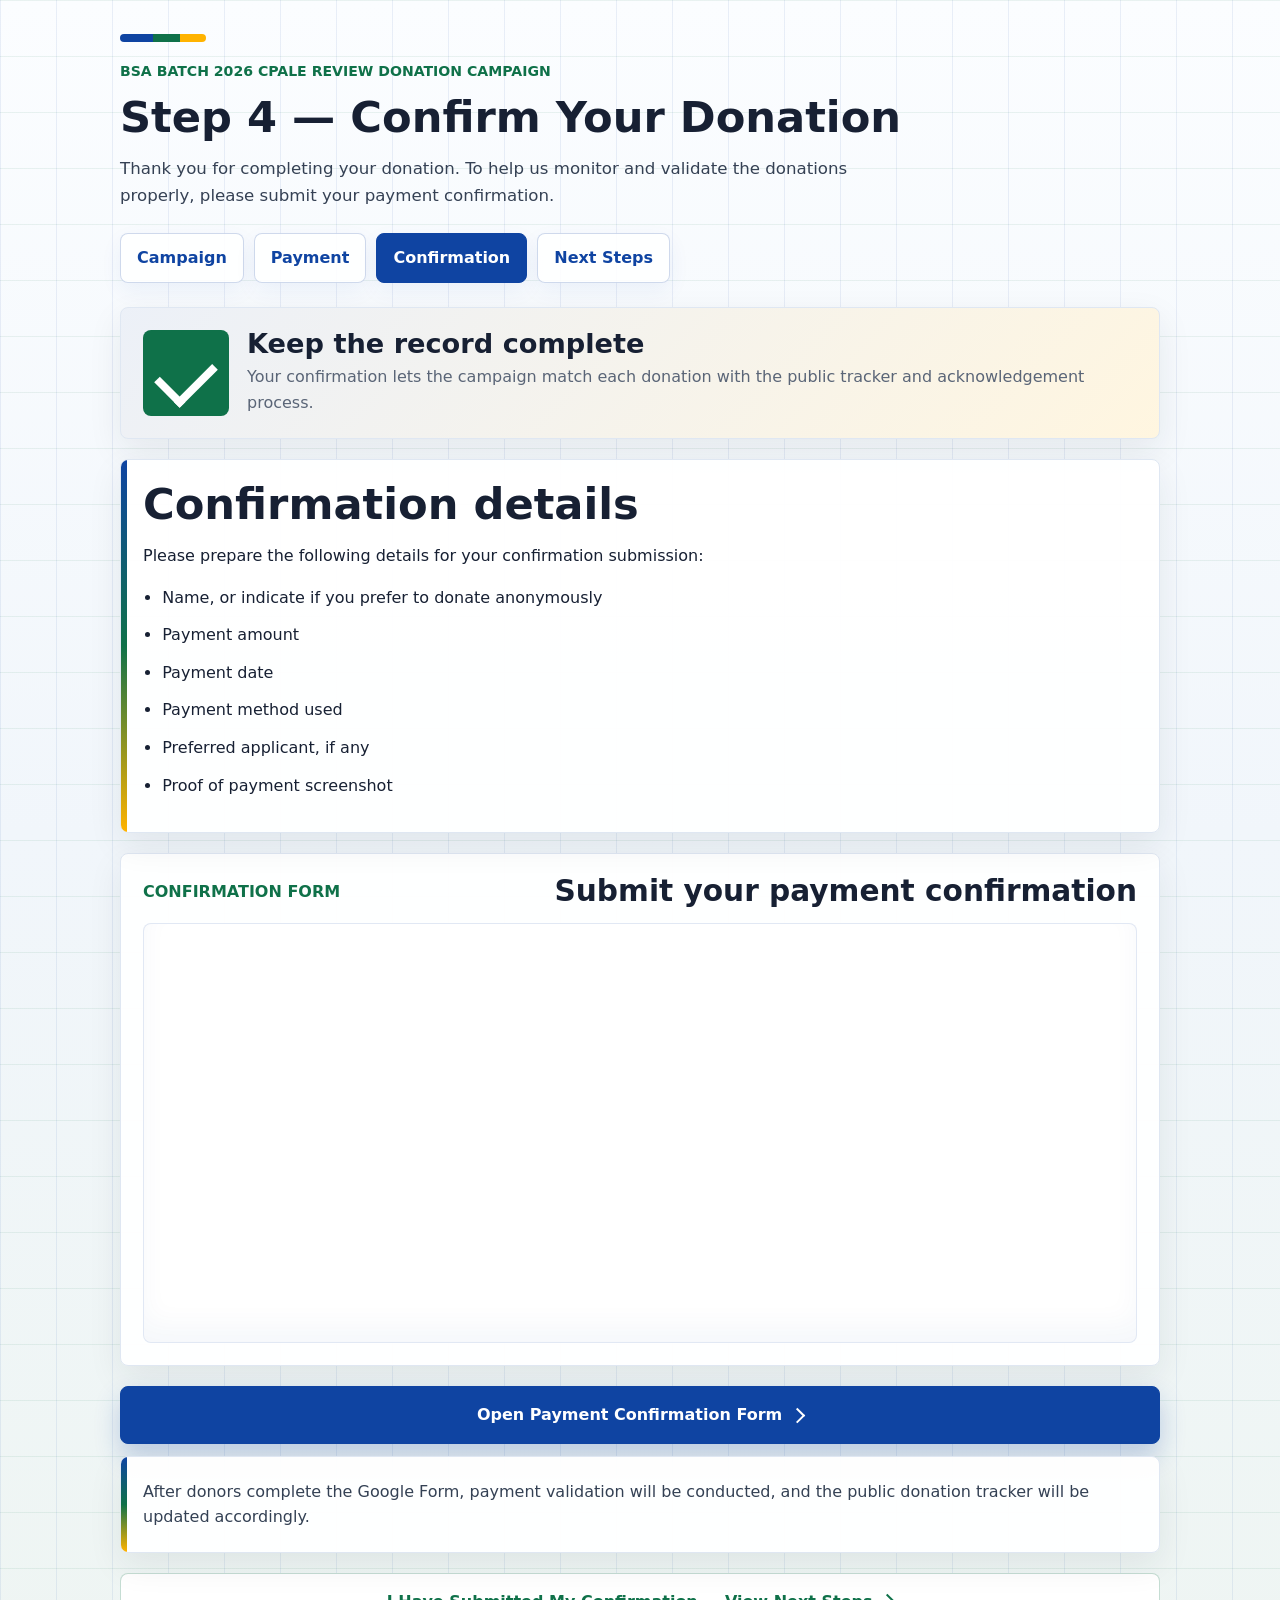
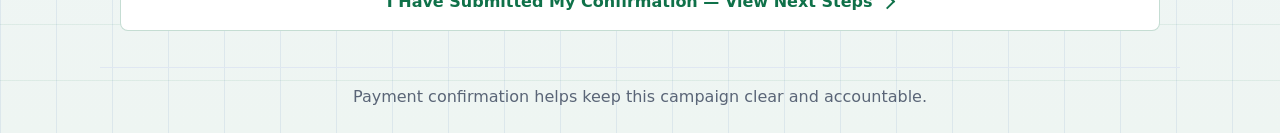
==== confirmation.html @ f46a7920 "major updates" ====
<!DOCTYPE html>
<html lang="en">
<head>
  <meta charset="UTF-8" />
  <meta name="viewport" content="width=device-width, initial-scale=1.0" />
  <title>BSA Batch 2026 CPALE Review Donation Campaign - Confirmation</title>
  <link rel="stylesheet" href="styles.css" />
</head>
<body>
  <header class="page-header">
    <div class="page-brand">
      <p class="eyebrow">BSA Batch 2026 CPALE Review Donation Campaign</p>
      <h1>Step 4 — Confirm Your Donation</h1>
      <p class="lead">Thank you for completing your donation. To help us monitor and validate the donations properly, please submit your payment confirmation.</p>
    </div>
    <nav class="page-nav" aria-label="Primary site navigation">
      <a href="index.html">Campaign</a>
      <a href="payment.html">Payment</a>
      <a href="confirmation.html" class="active">Confirmation</a>
      <a href="next-steps.html">Next Steps</a>
    </nav>
  </header>

  <main class="page-content">
    <section class="confirmation-visual" aria-label="Confirmation checklist">
      <div class="confirmation-visual__mark" aria-hidden="true"></div>
      <div>
        <h2>Keep the record complete</h2>
        <p>Your confirmation lets the campaign match each donation with the public tracker and acknowledgement process.</p>
      </div>
    </section>

    <section class="info-card">
      <h2>Confirmation details</h2>
      <p>Please prepare the following details for your confirmation submission:</p>
      <ul>
        <li>Name, or indicate if you prefer to donate anonymously</li>
        <li>Payment amount</li>
        <li>Payment date</li>
        <li>Payment method used</li>
        <li>Preferred applicant, if any</li>
        <li>Proof of payment screenshot</li>
      </ul>
    </section>

    <section class="form-embed-card">
      <div class="section-header">
        <span class="step-label">Confirmation form</span>
        <h2>Submit your payment confirmation</h2>
      </div>
      <div class="google-form-frame">
        <iframe
          src="https://docs.google.com/forms/d/e/1FAIpQLSeN3o8dGxbovDqVjEJQO0Gx2xRHfk-pM9S73OvbsvzzGCF-yg/viewform?embedded=true"
          title="BSA Batch 2026 donation confirmation form"
          loading="lazy">
          Loading...
        </iframe>
      </div>
    </section>

    <div class="button-group">
      <a class="primary-button" href="https://docs.google.com/forms/d/e/1FAIpQLSeN3o8dGxbovDqVjEJQO0Gx2xRHfk-pM9S73OvbsvzzGCF-yg/viewform?usp=dialog" target="_blank" rel="noopener noreferrer">Open Payment Confirmation Form</a>
    </div>

    <section class="note-card">
      <p>After donors complete the Google Form, payment validation will be conducted, and the public donation tracker will be updated accordingly.</p>
    </section>

    <div class="button-group">
      <a class="secondary-button" href="next-steps.html">I Have Submitted My Confirmation — View Next Steps</a>
    </div>
  </main>

  <footer class="site-footer">
    <p>Payment confirmation helps keep this campaign clear and accountable.</p>
  </footer>
  <script src="script.js"></script>
</body>
</html>
---- styles.css ----
:root {
  color-scheme: light;
  font-family: Inter, system-ui, -apple-system, BlinkMacSystemFont, "Segoe UI", sans-serif;
  font-size: 16px;
  line-height: 1.6;
  color: #172033;
  background: #f5f8fc;
  --blue: #0f44a2;
  --green: #0f7149;
  --gold: #ffb300;
  --ink: #172033;
  --muted: #5a6577;
  --line: #dfe7f2;
  --surface: #ffffff;
  --shadow: 0 18px 42px rgba(15, 68, 162, 0.12);
}

* {
  box-sizing: border-box;
}

body {
  margin: 0;
  min-height: 100vh;
  background:
    linear-gradient(90deg, rgba(15, 68, 162, 0.08) 1px, transparent 1px),
    linear-gradient(180deg, rgba(15, 113, 73, 0.08) 1px, transparent 1px),
    linear-gradient(180deg, #fbfdff 0%, #f1f6fb 48%, #eef5f2 100%);
  background-size: 56px 56px, 56px 56px, auto;
}

img {
  max-width: 100%;
  display: block;
}

a {
  color: inherit;
  text-decoration: none;
}

.page-header,
.page-content,
.site-footer {
  width: min(100%, 1080px);
  margin: 0 auto;
  padding: 24px 20px;
}

.page-header {
  padding-top: 34px;
}

.page-brand {
  position: relative;
  max-width: 920px;
}

.page-brand::before {
  content: "";
  display: block;
  width: 86px;
  height: 8px;
  margin-bottom: 18px;
  border-radius: 999px;
  background: linear-gradient(90deg, var(--blue) 0%, var(--blue) 38%, var(--green) 38%, var(--green) 70%, var(--gold) 70%, var(--gold) 100%);
}

.eyebrow {
  margin: 0 0 12px;
  color: var(--green);
  font-size: 0.88rem;
  font-weight: 800;
  letter-spacing: 0;
  text-transform: uppercase;
}

.page-header h1,
.page-content h2 {
  margin: 0 0 16px;
  color: var(--ink);
  font-size: 2.7rem;
  line-height: 1.05;
}

.lead {
  margin: 0;
  color: #354154;
  max-width: 760px;
  font-size: 1.04rem;
}

.hero-graphic {
  position: relative;
  min-height: 248px;
  margin-top: 28px;
  border: 1px solid rgba(15, 68, 162, 0.16);
  border-radius: 8px;
  background:
    linear-gradient(135deg, rgba(15, 68, 162, 0.08), rgba(15, 113, 73, 0.09)),
    #ffffff;
  overflow: hidden;
  box-shadow: var(--shadow);
}

.campaign-graphic {
  display: grid;
  grid-template-columns: minmax(0, 1fr);
  align-items: stretch;
}

.campaign-graphic__art {
  width: 100%;
  height: 100%;
  min-height: 248px;
}

.campaign-graphic__path {
  fill: none;
  stroke: rgba(255, 179, 0, 0.72);
  stroke-width: 16;
  stroke-linecap: round;
  stroke-dasharray: 3 28;
}

.campaign-graphic__paper rect:first-child,
.campaign-graphic__student rect,
.campaign-graphic__fund rect:first-child {
  fill: #ffffff;
  stroke: rgba(15, 68, 162, 0.18);
  stroke-width: 3;
}

.campaign-graphic__paper path,
.campaign-graphic__fund path {
  fill: none;
  stroke: var(--blue);
  stroke-width: 10;
  stroke-linecap: round;
  opacity: 0.58;
}

.campaign-graphic__paper rect:last-child,
.campaign-graphic__fund rect:last-child {
  fill: var(--gold);
}

.campaign-graphic__student rect {
  fill: #f8fbff;
}

.campaign-graphic__cap {
  fill: var(--blue);
}

.campaign-graphic__gown {
  fill: none;
  stroke: var(--green);
  stroke-width: 12;
  stroke-linecap: round;
}

.campaign-graphic__student circle {
  fill: #dce9ff;
  stroke: #ffffff;
  stroke-width: 8;
}

.campaign-graphic__book {
  fill: none;
  stroke: var(--gold);
  stroke-width: 16;
  stroke-linecap: round;
}

.campaign-graphic__badge circle {
  fill: var(--green);
  stroke: #ffffff;
  stroke-width: 8;
}

.campaign-graphic__badge path {
  fill: none;
  stroke: #ffffff;
  stroke-width: 11;
  stroke-linecap: round;
  stroke-linejoin: round;
}

.campaign-graphic__fund rect:first-child {
  fill: #f9fff9;
}

.campaign-graphic__stats {
  position: absolute;
  right: 22px;
  bottom: 22px;
  width: min(250px, calc(100% - 44px));
  padding: 18px;
  border: 1px solid rgba(15, 68, 162, 0.14);
  border-radius: 8px;
  background: rgba(255, 255, 255, 0.93);
  box-shadow: 0 16px 32px rgba(23, 32, 51, 0.12);
}

.panel-label {
  display: block;
  color: var(--green);
  font-size: 0.75rem;
  font-weight: 800;
  letter-spacing: 0;
  text-transform: uppercase;
}

.campaign-graphic__stats strong {
  display: block;
  margin-top: 4px;
  color: var(--blue);
  font-size: 1.8rem;
  line-height: 1.1;
}

.campaign-graphic__stats small {
  display: block;
  margin-top: 2px;
  color: var(--muted);
}

.page-nav {
  display: flex;
  flex-wrap: wrap;
  gap: 10px;
  margin-top: 24px;
}

.page-nav a {
  padding: 11px 16px;
  border: 1px solid rgba(15, 68, 162, 0.2);
  border-radius: 8px;
  background: rgba(255, 255, 255, 0.86);
  color: var(--blue);
  font-weight: 800;
  box-shadow: 0 8px 22px rgba(15, 68, 162, 0.06);
}

.page-nav a.active,
.page-nav a:hover {
  background: var(--blue);
  color: #ffffff;
  border-color: var(--blue);
}

.page-content {
  padding-bottom: 24px;
}

.info-card,
.note-card,
.section-card,
.qr-card,
.contact-card,
.applicant-card,
.impact-tile,
.confirmation-visual,
.form-embed-card,
.sheet-embed-card {
  background: rgba(255, 255, 255, 0.96);
  border: 1px solid var(--line);
  border-radius: 8px;
  box-shadow: 0 12px 34px rgba(23, 32, 51, 0.08);
  padding: 22px;
  margin-bottom: 20px;
}

.info-card,
.section-card,
.note-card {
  position: relative;
  overflow: hidden;
}

.info-card::before,
.section-card::before,
.note-card::before {
  content: "";
  position: absolute;
  inset: 0 auto 0 0;
  width: 6px;
  background: linear-gradient(180deg, var(--blue), var(--green), var(--gold));
}

.info-card > *,
.section-card > *,
.note-card > * {
  position: relative;
}

.info-card h2,
.faq-section h2 {
  margin-top: 0;
}

.info-card ol,
.info-card ul,
.faq-answer {
  margin: 0;
  padding-left: 1.2rem;
}

.info-card li {
  margin-bottom: 0.75rem;
}

.impact-strip,
.card-grid,
.qr-grid,
.contact-grid,
.applicant-grid {
  display: grid;
  gap: 18px;
}

.impact-strip {
  grid-template-columns: 1fr;
  margin-bottom: 20px;
}

.impact-tile {
  position: relative;
  min-height: 180px;
  margin-bottom: 0;
  overflow: hidden;
}

.impact-tile::after {
  content: "";
  position: absolute;
  right: -28px;
  bottom: -28px;
  width: 126px;
  height: 126px;
  background:
    linear-gradient(90deg, currentColor 3px, transparent 3px),
    linear-gradient(180deg, currentColor 3px, transparent 3px);
  background-size: 22px 22px;
  opacity: 0.12;
  transform: rotate(-8deg);
}

.impact-tile h2 {
  margin-bottom: 8px;
  font-size: 1.24rem;
}

.impact-tile p {
  margin: 0;
  color: var(--muted);
}

.impact-tile--blue {
  color: var(--blue);
}

.impact-tile--green {
  color: var(--green);
}

.impact-tile--gold {
  color: #9f6f00;
}

.impact-icon {
  display: inline-flex;
  width: 54px;
  height: 54px;
  align-items: center;
  justify-content: center;
  margin-bottom: 18px;
  border: 2px solid currentColor;
  border-radius: 8px;
  color: currentColor;
  font-weight: 900;
}

.applicant-grid {
  grid-template-columns: 1fr;
}

.qr-grid,
.contact-grid {
  grid-template-columns: 1fr;
}

.qr-card.large-card {
  text-align: center;
}

.qr-card,
.contact-card,
.applicant-card {
  position: relative;
}

.qr-card::before,
.contact-card::before,
.applicant-card::before {
  content: "";
  display: block;
  width: 54px;
  height: 6px;
  margin-bottom: 16px;
  border-radius: 999px;
  background: linear-gradient(90deg, var(--blue), var(--green), var(--gold));
}

.qr-card img {
  width: 100%;
  max-height: 340px;
  margin-bottom: 16px;
  border: 1px solid rgba(15, 68, 162, 0.12);
  border-radius: 8px;
  background:
    linear-gradient(90deg, rgba(15, 68, 162, 0.08) 1px, transparent 1px),
    linear-gradient(180deg, rgba(15, 113, 73, 0.08) 1px, transparent 1px),
    #f8fbff;
  background-size: 18px 18px;
  object-fit: contain;
}

.applicant-card {
  border-top: 4px solid var(--blue);
}

.applicant-card:nth-child(3n + 2) {
  border-top-color: var(--green);
}

.applicant-card:nth-child(3n) {
  border-top-color: var(--gold);
}

.applicant-card h3,
.contact-card h3,
.qr-card h3 {
  margin: 0 0 10px;
  color: var(--ink);
  font-size: 1.15rem;
}

.applicant-card p,
.contact-card p,
.qr-card p,
.note-card p,
.faq-answer {
  margin: 0;
  color: #344154;
  font-size: 1rem;
}

.applicant-carousel {
  margin-top: 18px;
}

.applicant-carousel__viewport {
  position: relative;
  min-height: 310px;
  padding: 24px;
  border: 1px solid rgba(15, 68, 162, 0.14);
  border-radius: 8px;
  background:
    linear-gradient(135deg, rgba(15, 68, 162, 0.08), rgba(15, 113, 73, 0.06)),
    #ffffff;
  overflow: hidden;
}

.applicant-carousel__viewport::after {
  content: "";
  position: absolute;
  right: -40px;
  bottom: -42px;
  width: 150px;
  height: 150px;
  background:
    linear-gradient(90deg, rgba(15, 68, 162, 0.18) 3px, transparent 3px),
    linear-gradient(180deg, rgba(15, 113, 73, 0.18) 3px, transparent 3px);
  background-size: 24px 24px;
  transform: rotate(-8deg);
}

.applicant-carousel__track {
  display: block;
  position: relative;
  z-index: 1;
}

.applicant-carousel .applicant-card {
  display: none;
  min-height: 250px;
  margin: 0;
  padding: 0 0 0 24px;
  border: 0;
  border-left: 4px solid var(--blue);
  background: transparent;
  box-shadow: none;
}

.applicant-carousel .applicant-card.is-active {
  display: block;
  animation: applicantFade 0.2s ease;
}

.applicant-carousel .applicant-card:nth-child(3n + 2) {
  border-left-color: var(--green);
}

.applicant-carousel .applicant-card:nth-child(3n) {
  border-left-color: var(--gold);
}

.applicant-carousel .applicant-card::before {
  width: 78px;
  height: 8px;
  margin-bottom: 18px;
}

.applicant-carousel .applicant-card h3 {
  margin-bottom: 14px;
  font-size: 1.55rem;
}

.applicant-carousel .applicant-card p {
  max-width: 830px;
  color: #2e3a4d;
  font-size: 1.04rem;
  line-height: 1.75;
}

.applicant-carousel__controls {
  display: flex;
  align-items: center;
  justify-content: space-between;
  gap: 14px;
  margin-top: 16px;
}

.carousel-button {
  position: relative;
  width: 48px;
  height: 48px;
  flex: 0 0 48px;
  border: 1px solid rgba(15, 68, 162, 0.2);
  border-radius: 8px;
  background: #ffffff;
  color: var(--blue);
  cursor: pointer;
  box-shadow: 0 10px 22px rgba(15, 68, 162, 0.1);
}

.carousel-button::before {
  content: "";
  position: absolute;
  top: 17px;
  left: 18px;
  width: 11px;
  height: 11px;
  border-top: 3px solid currentColor;
  border-right: 3px solid currentColor;
}

.carousel-button--prev::before {
  transform: rotate(-135deg);
}

.carousel-button--next::before {
  left: 15px;
  transform: rotate(45deg);
}

.carousel-button:hover,
.carousel-button:focus-visible {
  background: var(--blue);
  color: #ffffff;
}

.carousel-button:focus-visible,
.carousel-dot:focus-visible {
  outline: 3px solid rgba(255, 179, 0, 0.55);
  outline-offset: 3px;
}

.carousel-status {
  margin: 0;
  color: var(--blue);
  font-weight: 900;
}

.carousel-dots {
  display: flex;
  justify-content: center;
  gap: 8px;
  margin-top: 14px;
}

.carousel-dot {
  width: 34px;
  height: 7px;
  padding: 0;
  border: 0;
  border-radius: 999px;
  background: rgba(15, 68, 162, 0.22);
  cursor: pointer;
}

.carousel-dot.is-active {
  width: 46px;
  background: linear-gradient(90deg, var(--blue), var(--green), var(--gold));
}

@keyframes applicantFade {
  from {
    opacity: 0;
    transform: translateY(8px);
  }

  to {
    opacity: 1;
    transform: translateY(0);
  }
}

.section-header {
  display: flex;
  justify-content: space-between;
  align-items: baseline;
  flex-wrap: wrap;
  gap: 14px;
}

.section-header h2 {
  margin-bottom: 0;
}

.step-label {
  color: var(--green);
  font-weight: 900;
  letter-spacing: 0;
  text-transform: uppercase;
}

.mission-graphic {
  display: grid;
  grid-template-columns: repeat(3, 1fr);
  gap: 10px;
  margin: 18px 0;
}

.mission-graphic span {
  min-height: 82px;
  border-radius: 8px;
  background:
    linear-gradient(135deg, rgba(255, 255, 255, 0.18), transparent 52%),
    var(--blue);
}

.mission-graphic span:nth-child(2) {
  background:
    linear-gradient(135deg, rgba(255, 255, 255, 0.18), transparent 52%),
    var(--green);
}

.mission-graphic span:nth-child(3) {
  background:
    linear-gradient(135deg, rgba(255, 255, 255, 0.22), transparent 52%),
    var(--gold);
}

.mission-graphic span::before {
  content: "";
  display: block;
  width: 46px;
  height: 46px;
  margin: 18px auto;
  border: 4px solid rgba(255, 255, 255, 0.76);
  border-radius: 8px;
  transform: rotate(45deg);
}

.button-group {
  display: flex;
  flex-direction: column;
  gap: 14px;
  margin: 10px 0 12px;
}

.donation-summary {
  background:
    linear-gradient(135deg, rgba(15, 68, 162, 0.08), rgba(15, 113, 73, 0.08)),
    #ffffff;
}

.summary-highlight {
  display: flex;
  justify-content: space-between;
  align-items: center;
  gap: 16px;
  padding: 16px 18px;
  margin: 16px 0 18px;
  border: 1px solid rgba(15, 68, 162, 0.12);
  border-radius: 8px;
  background: rgba(255, 255, 255, 0.96);
}

.summary-label {
  margin: 0 0 4px;
  color: var(--muted);
  font-size: 0.84rem;
  font-weight: 800;
  text-transform: uppercase;
  letter-spacing: 0;
}

.summary-highlight h3 {
  margin: 0;
  color: var(--blue);
  font-size: 1.75rem;
}

.summary-pill {
  display: inline-flex;
  align-items: center;
  justify-content: center;
  padding: 8px 12px;
  border-radius: 999px;
  background: var(--gold);
  color: #2f2300;
  font-weight: 900;
  white-space: nowrap;
}

.summary-chart {
  display: grid;
  gap: 12px;
}

.summary-row {
  display: grid;
  grid-template-columns: 70px 1fr 90px;
  align-items: center;
  gap: 10px;
  color: #344154;
  font-size: 0.95rem;
}

.summary-row span {
  font-weight: 700;
}

.bar-track {
  width: 100%;
  height: 12px;
  border-radius: 999px;
  background: rgba(15, 68, 162, 0.12);
  overflow: hidden;
}

.bar-fill {
  display: block;
  height: 100%;
  border-radius: inherit;
}

.bar-fill--blue {
  background: linear-gradient(90deg, var(--blue), #2d6ed1);
}

.bar-fill--green {
  background: linear-gradient(90deg, var(--green), #22a06d);
}

.bar-fill--gold {
  background: linear-gradient(90deg, var(--gold), #ffd15c);
}

.flow-graphic,
.timeline-visual {
  display: grid;
  grid-template-columns: 1fr;
  gap: 14px;
  margin-bottom: 20px;
}

.flow-graphic article,
.timeline-visual article {
  position: relative;
  padding: 18px;
  border: 1px solid rgba(15, 68, 162, 0.12);
  border-radius: 8px;
  background: #ffffff;
  box-shadow: 0 12px 30px rgba(23, 32, 51, 0.07);
}

.flow-graphic strong,
.timeline-visual strong {
  display: block;
  color: var(--ink);
  font-size: 1.12rem;
}

.flow-graphic p,
.timeline-visual p,
.confirmation-visual p {
  margin: 4px 0 0;
  color: var(--muted);
}

.flow-icon {
  display: block;
  width: 42px;
  height: 42px;
  margin-bottom: 12px;
  border-radius: 8px;
  background: var(--blue);
  box-shadow: inset 0 0 0 10px rgba(255, 255, 255, 0.24);
}

.flow-icon--green {
  background: var(--green);
}

.flow-icon--gold {
  background: var(--gold);
}

.timeline-visual article {
  padding-left: 72px;
}

.timeline-visual span {
  position: absolute;
  left: 18px;
  top: 18px;
  display: inline-flex;
  width: 38px;
  height: 38px;
  align-items: center;
  justify-content: center;
  border-radius: 8px;
  background: var(--blue);
  color: #ffffff;
  font-weight: 900;
}

.timeline-visual article:nth-child(2) span {
  background: var(--green);
}

.timeline-visual article:nth-child(3) span {
  background: var(--gold);
  color: #2f2300;
}

.confirmation-visual {
  display: grid;
  grid-template-columns: auto minmax(0, 1fr);
  align-items: center;
  gap: 18px;
  background:
    linear-gradient(135deg, rgba(15, 68, 162, 0.08), rgba(255, 179, 0, 0.12)),
    #ffffff;
}

.confirmation-visual h2 {
  margin-bottom: 6px;
  font-size: 1.7rem;
}

.confirmation-visual__mark {
  width: 86px;
  height: 86px;
  border-radius: 8px;
  background: var(--green);
  position: relative;
}

.confirmation-visual__mark::before {
  content: "";
  position: absolute;
  left: 25px;
  top: 19px;
  width: 28px;
  height: 46px;
  border: solid #ffffff;
  border-width: 0 8px 8px 0;
  transform: rotate(45deg);
}

.form-embed-card {
  overflow: hidden;
}

.form-embed-card .section-header {
  align-items: center;
  margin-bottom: 16px;
}

.form-embed-card h2 {
  font-size: 1.85rem;
}

.google-form-frame {
  height: clamp(360px, 48vh, 420px);
  max-height: 420px;
  border: 1px solid rgba(15, 68, 162, 0.12);
  border-radius: 8px;
  background: #ffffff;
  overflow: hidden;
  box-shadow: inset 0 -18px 26px rgba(15, 68, 162, 0.04);
}

.google-form-frame iframe {
  width: 100%;
  height: 100%;
  border: 0;
}

.sheet-embed-card {
  overflow: hidden;
}

.sheet-embed-card .section-header {
  align-items: center;
  margin-bottom: 16px;
}

.sheet-embed-card h2 {
  font-size: 1.85rem;
}

.sheet-frame {
  height: clamp(360px, 52vh, 520px);
  border: 1px solid rgba(15, 68, 162, 0.12);
  border-radius: 8px;
  background: #ffffff;
  overflow: hidden;
}

.sheet-frame iframe {
  width: 100%;
  height: 100%;
  border: 0;
}

.primary-button,
.secondary-button {
  display: inline-flex;
  align-items: center;
  justify-content: center;
  min-height: 52px;
  padding: 15px 20px;
  border-radius: 8px;
  font-weight: 900;
  text-align: center;
  transition: transform 0.18s ease, box-shadow 0.18s ease, background-color 0.18s ease;
}

.primary-button::after,
.secondary-button::after {
  content: "";
  width: 0.55rem;
  height: 0.55rem;
  margin-left: 10px;
  border-top: 2px solid currentColor;
  border-right: 2px solid currentColor;
  transform: rotate(45deg);
  flex: 0 0 auto;
}

.primary-button {
  border: 1px solid var(--blue);
  background: var(--blue);
  color: #ffffff;
  box-shadow: 0 12px 26px rgba(15, 68, 162, 0.24);
}

.secondary-button {
  border: 1px solid rgba(15, 113, 73, 0.24);
  background: #ffffff;
  color: var(--green);
}

.primary-button:hover,
.secondary-button:hover {
  transform: translateY(-1px);
}

.primary-button:hover {
  background: #0b377f;
}

.secondary-button:hover {
  background: rgba(15, 113, 73, 0.08);
}

.site-footer {
  padding-top: 16px;
  border-top: 1px solid var(--line);
  color: var(--muted);
  text-align: center;
}

.faq-section {
  margin-top: 10px;
}

.faq-item {
  margin-bottom: 12px;
  border: 1px solid var(--line);
  border-radius: 8px;
  background: #ffffff;
  box-shadow: 0 10px 26px rgba(23, 32, 51, 0.07);
}

.faq-item button {
  width: 100%;
  padding: 18px 20px;
  border: none;
  border-radius: 8px;
  background:
    linear-gradient(90deg, rgba(15, 68, 162, 0.08), rgba(15, 113, 73, 0.06)),
    #ffffff;
  color: var(--ink);
  font-size: 1rem;
  font-weight: 800;
  text-align: left;
  cursor: pointer;
}

.faq-item button:focus {
  outline: 3px solid rgba(255, 179, 0, 0.55);
  outline-offset: 2px;
}

.faq-answer {
  max-height: 0;
  overflow: hidden;
  padding: 0 20px;
  transition: max-height 0.28s ease-in-out, padding 0.28s ease-in-out;
}

.faq-item.open .faq-answer {
  max-height: 420px;
  padding: 14px 20px 20px;
}

footer.site-footer p {
  margin: 0;
}

@media (max-width: 560px) {
  .page-header h1,
  .page-content h2 {
    font-size: 2rem;
  }

  .campaign-graphic__stats {
    position: relative;
    right: auto;
    bottom: auto;
    width: auto;
    margin: 0 16px 16px;
  }

  .hero-graphic {
    min-height: auto;
  }

  .campaign-graphic__art {
    min-height: 190px;
  }

  .summary-row {
    grid-template-columns: 1fr;
    gap: 6px;
  }

  .applicant-carousel__viewport {
    min-height: auto;
    padding: 18px;
  }

  .applicant-carousel .applicant-card {
    min-height: auto;
    padding-left: 0;
    border-left: 0;
  }

  .applicant-carousel .applicant-card h3 {
    font-size: 1.35rem;
  }

  .applicant-carousel__controls {
    gap: 10px;
  }

  .carousel-button {
    width: 44px;
    height: 44px;
    flex-basis: 44px;
  }

  .google-form-frame {
    height: 360px;
    max-height: 360px;
  }

  .sheet-frame {
    height: 360px;
  }

  .confirmation-visual {
    grid-template-columns: 1fr;
  }

  .confirmation-visual__mark {
    width: 68px;
    height: 68px;
    border-radius: 8px;
  }

  .confirmation-visual__mark::before {
    left: 20px;
    top: 14px;
    width: 21px;
    height: 37px;
    border-width: 0 7px 7px 0;
  }
}

@media (min-width: 760px) {
  .impact-strip,
  .flow-graphic,
  .timeline-visual {
    grid-template-columns: repeat(3, minmax(0, 1fr));
  }

  .applicant-grid {
    grid-template-columns: repeat(2, minmax(0, 1fr));
  }

  .qr-grid,
  .contact-grid {
    grid-template-columns: repeat(2, minmax(0, 1fr));
  }

  .page-nav {
    justify-content: flex-start;
  }
}

@media (min-width: 1000px) {
  .qr-grid,
  .contact-grid {
    grid-template-columns: repeat(3, minmax(0, 1fr));
  }

  .page-content {
    padding-top: 0;
  }
}
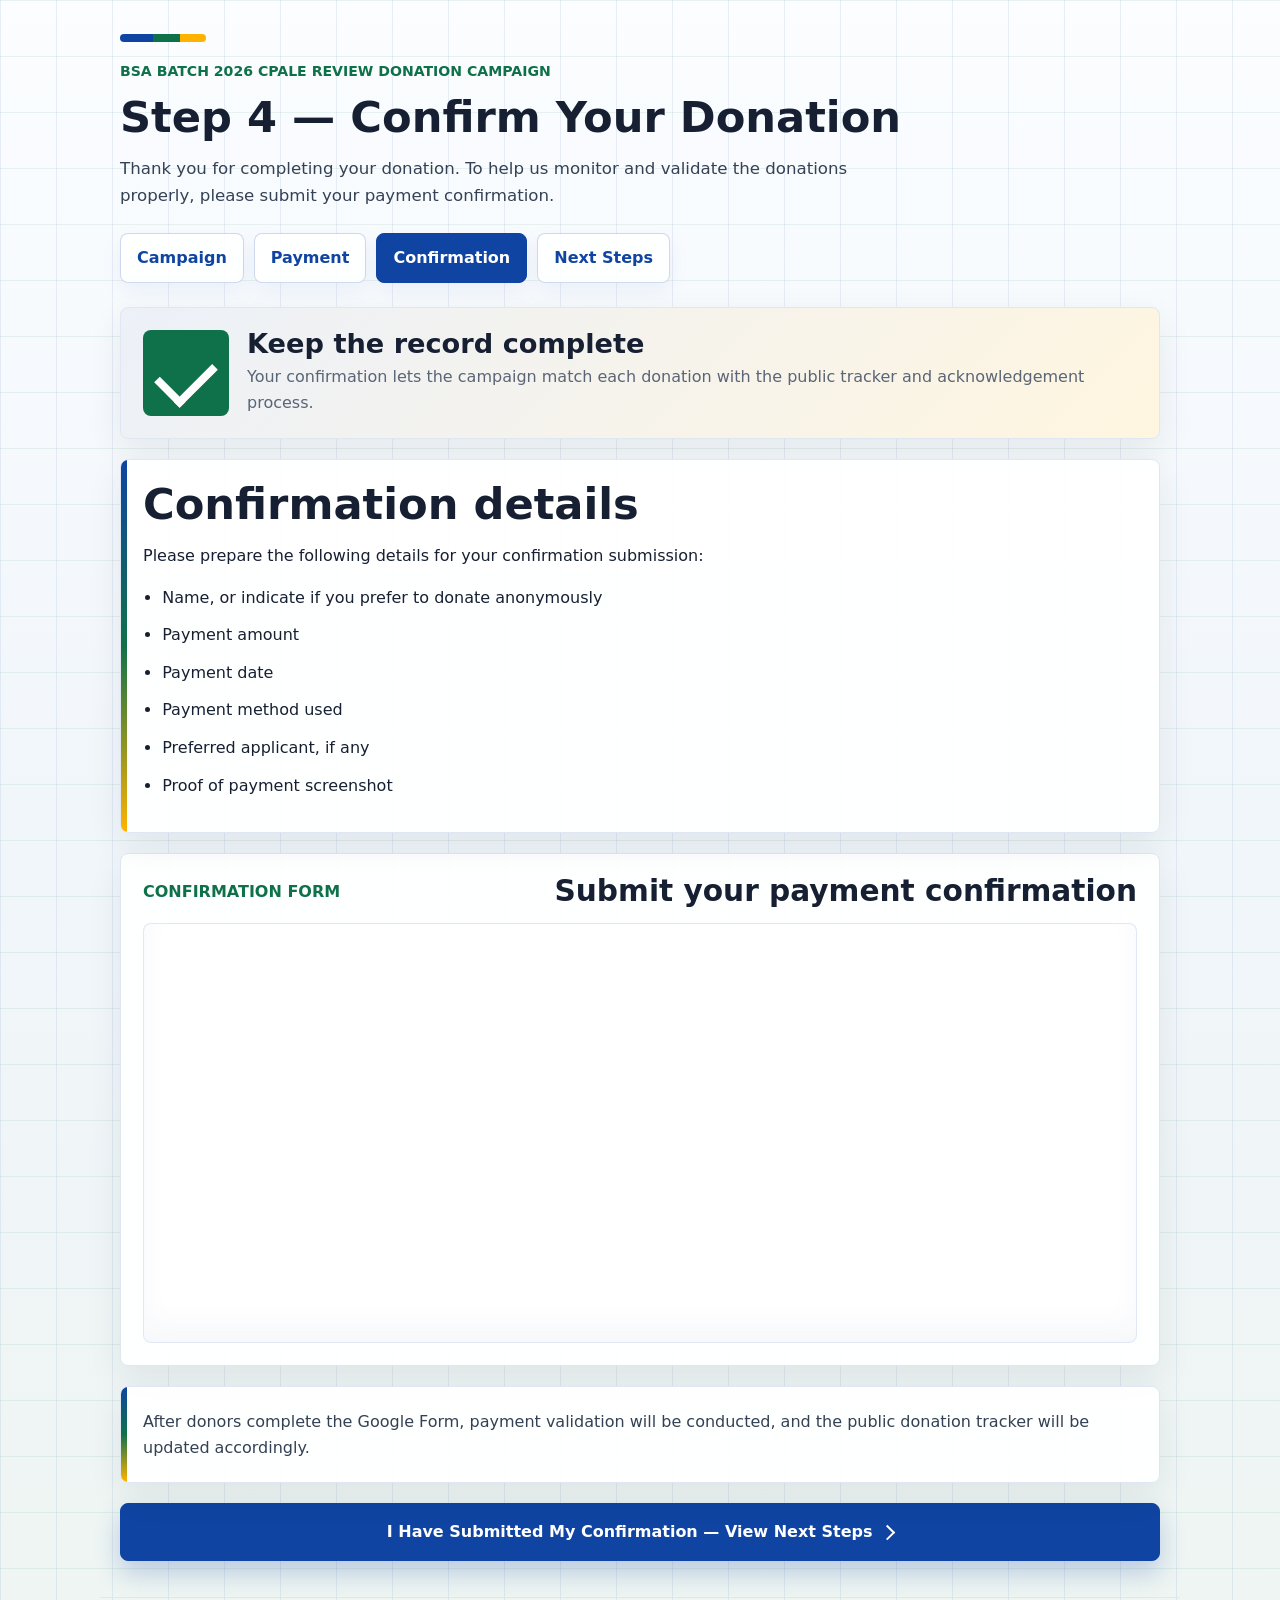
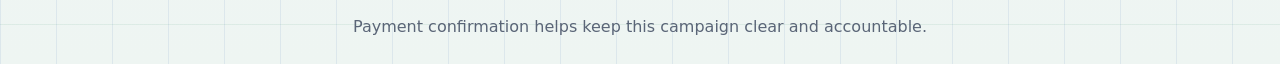
==== commit f09d069e: "finishing touches" ====
--- a/confirmation.html
+++ b/confirmation.html
@@ -57,18 +57,17 @@
         </iframe>
       </div>
     </section>
-
-    <div class="button-group">
-      <a class="primary-button" href="https://docs.google.com/forms/d/e/1FAIpQLSeN3o8dGxbovDqVjEJQO0Gx2xRHfk-pM9S73OvbsvzzGCF-yg/viewform?usp=dialog" target="_blank" rel="noopener noreferrer">Open Payment Confirmation Form</a>
-    </div>
-
+    
     <section class="note-card">
       <p>After donors complete the Google Form, payment validation will be conducted, and the public donation tracker will be updated accordingly.</p>
     </section>
 
     <div class="button-group">
-      <a class="secondary-button" href="next-steps.html">I Have Submitted My Confirmation — View Next Steps</a>
+      <a class="primary-button" href="next-steps.html">I Have Submitted My Confirmation — View Next Steps</a>
     </div>
+
+
+
   </main>
 
   <footer class="site-footer">
--- a/styles.css
+++ b/styles.css
@@ -427,6 +427,53 @@
   object-fit: contain;
 }
 
+.payment-mark {
+  position: relative;
+  display: flex;
+  min-height: 240px;
+  align-items: center;
+  justify-content: center;
+  margin-bottom: 16px;
+  overflow: hidden;
+  border: 1px solid rgba(15, 68, 162, 0.12);
+  border-radius: 8px;
+  background:
+    linear-gradient(135deg, rgba(15, 68, 162, 0.14), rgba(15, 113, 73, 0.1)),
+    linear-gradient(90deg, rgba(255, 179, 0, 0.16) 1px, transparent 1px),
+    linear-gradient(180deg, rgba(15, 68, 162, 0.08) 1px, transparent 1px),
+    #f8fbff;
+  background-size: auto, 22px 22px, 22px 22px, auto;
+}
+
+.payment-mark::before {
+  content: "";
+  position: absolute;
+  inset: 22px;
+  border: 2px solid rgba(255, 179, 0, 0.42);
+  border-radius: 8px;
+}
+
+.payment-mark span {
+  position: relative;
+  display: inline-flex;
+  min-height: 68px;
+  align-items: center;
+  justify-content: center;
+  padding: 0 24px;
+  border: 1px solid rgba(15, 68, 162, 0.12);
+  border-radius: 8px;
+  background: #ffffff;
+  box-shadow: 0 16px 32px rgba(15, 68, 162, 0.14);
+  color: var(--blue);
+  font-size: 2.2rem;
+  font-weight: 900;
+  letter-spacing: 0;
+}
+
+.payment-mark--paypal span {
+  color: var(--blue);
+}
+
 .applicant-card {
   border-top: 4px solid var(--blue);
 }
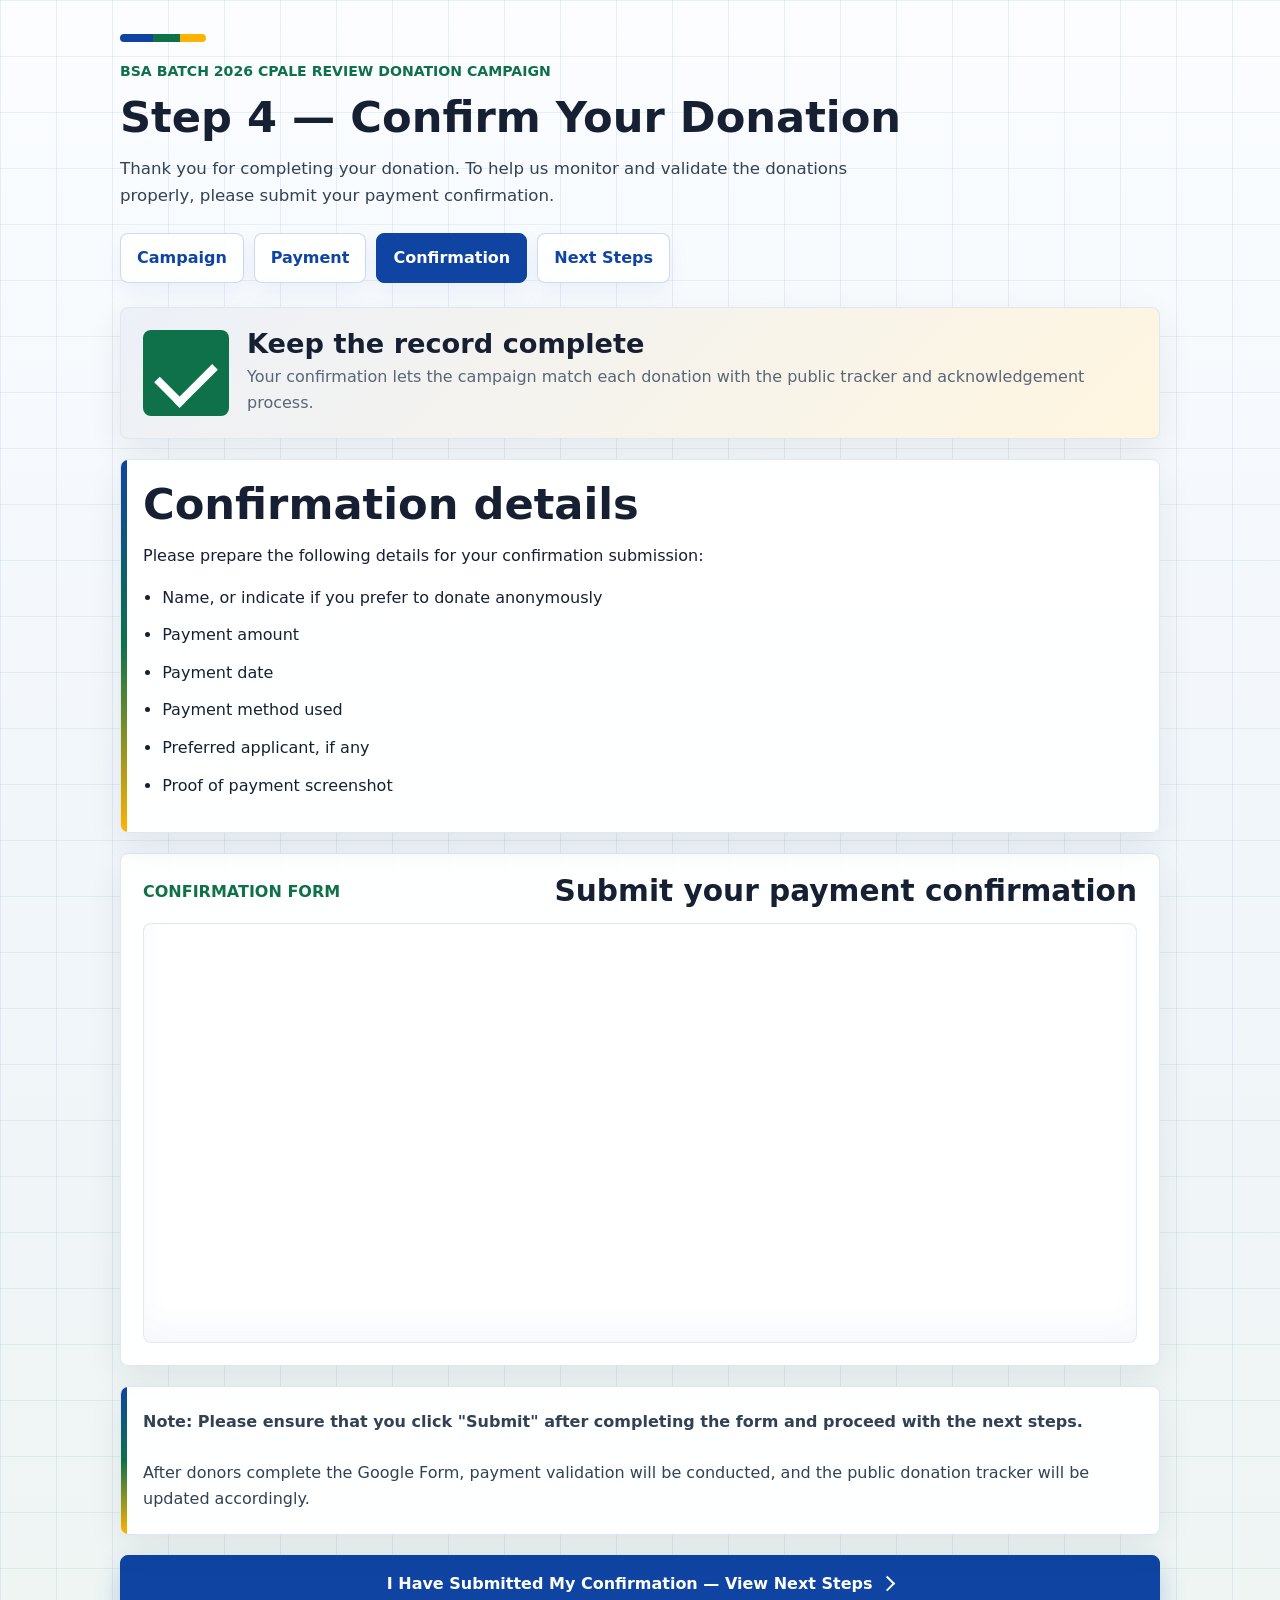
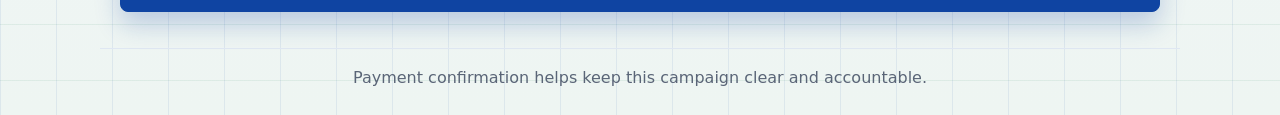
==== commit 1e751fdf: "Add notes and contact information to confirmation and payment pages" ====
--- a/confirmation.html
+++ b/confirmation.html
@@ -4,6 +4,18 @@
   <meta charset="UTF-8" />
   <meta name="viewport" content="width=device-width, initial-scale=1.0" />
   <title>BSA Batch 2026 CPALE Review Donation Campaign - Confirmation</title>
+  <meta name="description" content="Call for Elysians to help sponsor a BSA Batch 2026 graduate for CPALE review." />
+  <meta property="og:title" content="Call for Elysians to Help Sponsor a BSA Batch 2026 Graduate for CPALE Review" />
+  <meta property="og:description" content="A BSA alumni donation campaign to help deserving graduates prepare for the CPA Licensure Examination." />
+  <meta property="og:type" content="website" />
+  <meta property="og:image" content="assets/social-preview.png" />
+  <meta property="og:image:width" content="1731" />
+  <meta property="og:image:height" content="909" />
+  <meta property="og:image:alt" content="Call for Elysians to Help Sponsor a BSA Batch 2026 Graduate for CPALE Review" />
+  <meta name="twitter:card" content="summary_large_image" />
+  <meta name="twitter:title" content="Call for Elysians to Help Sponsor a BSA Batch 2026 Graduate for CPALE Review" />
+  <meta name="twitter:description" content="A BSA alumni donation campaign to help deserving graduates prepare for the CPA Licensure Examination." />
+  <meta name="twitter:image" content="assets/social-preview.png" />
   <link rel="stylesheet" href="styles.css" />
 </head>
 <body>
@@ -59,6 +71,7 @@
     </section>
     
     <section class="note-card">
+      <p><strong>Note: Please ensure that you click "Submit" after completing the form and proceed with the next steps.</strong></p><br/>
       <p>After donors complete the Google Form, payment validation will be conducted, and the public donation tracker will be updated accordingly.</p>
     </section>
 
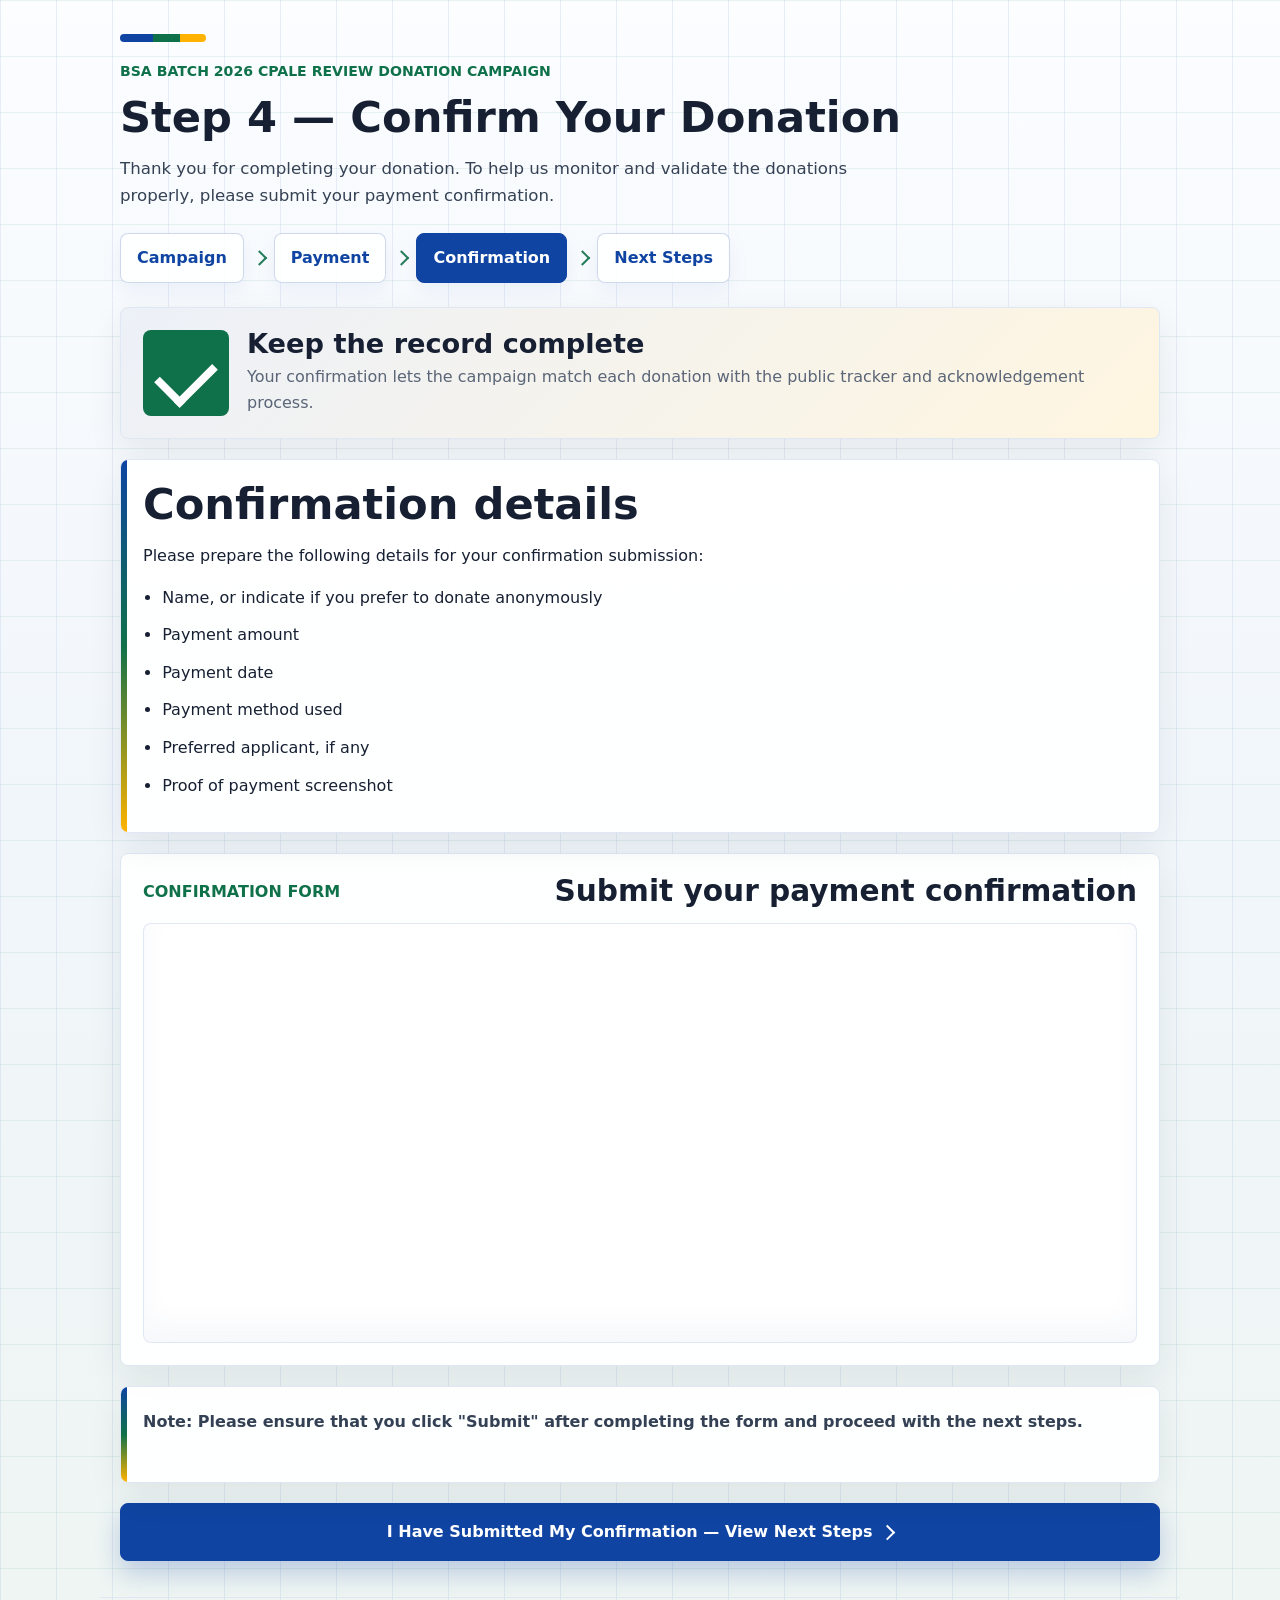
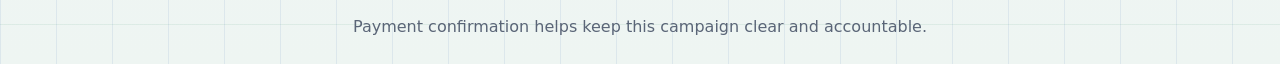
==== commit a3d40010: "Remove redundant payment validation note from confirmation page" ====
--- a/confirmation.html
+++ b/confirmation.html
@@ -72,7 +72,6 @@
     
     <section class="note-card">
       <p><strong>Note: Please ensure that you click "Submit" after completing the form and proceed with the next steps.</strong></p><br/>
-      <p>After donors complete the Google Form, payment validation will be conducted, and the public donation tracker will be updated accordingly.</p>
     </section>
 
     <div class="button-group">
--- a/styles.css
+++ b/styles.css
@@ -229,11 +229,13 @@
 .page-nav {
   display: flex;
   flex-wrap: wrap;
-  gap: 10px;
+  align-items: center;
+  gap: 12px;
   margin-top: 24px;
 }
 
 .page-nav a {
+  position: relative;
   padding: 11px 16px;
   border: 1px solid rgba(15, 68, 162, 0.2);
   border-radius: 8px;
@@ -241,6 +243,24 @@
   color: var(--blue);
   font-weight: 800;
   box-shadow: 0 8px 22px rgba(15, 68, 162, 0.06);
+}
+
+.page-nav a:not(:last-child) {
+  margin-right: 18px;
+}
+
+.page-nav a:not(:last-child)::after {
+  content: "";
+  position: absolute;
+  right: -22px;
+  top: 50%;
+  width: 9px;
+  height: 9px;
+  border-top: 2px solid var(--green);
+  border-right: 2px solid var(--green);
+  transform: translateY(-50%) rotate(45deg);
+  opacity: 0.9;
+  pointer-events: none;
 }
 
 .page-nav a.active,
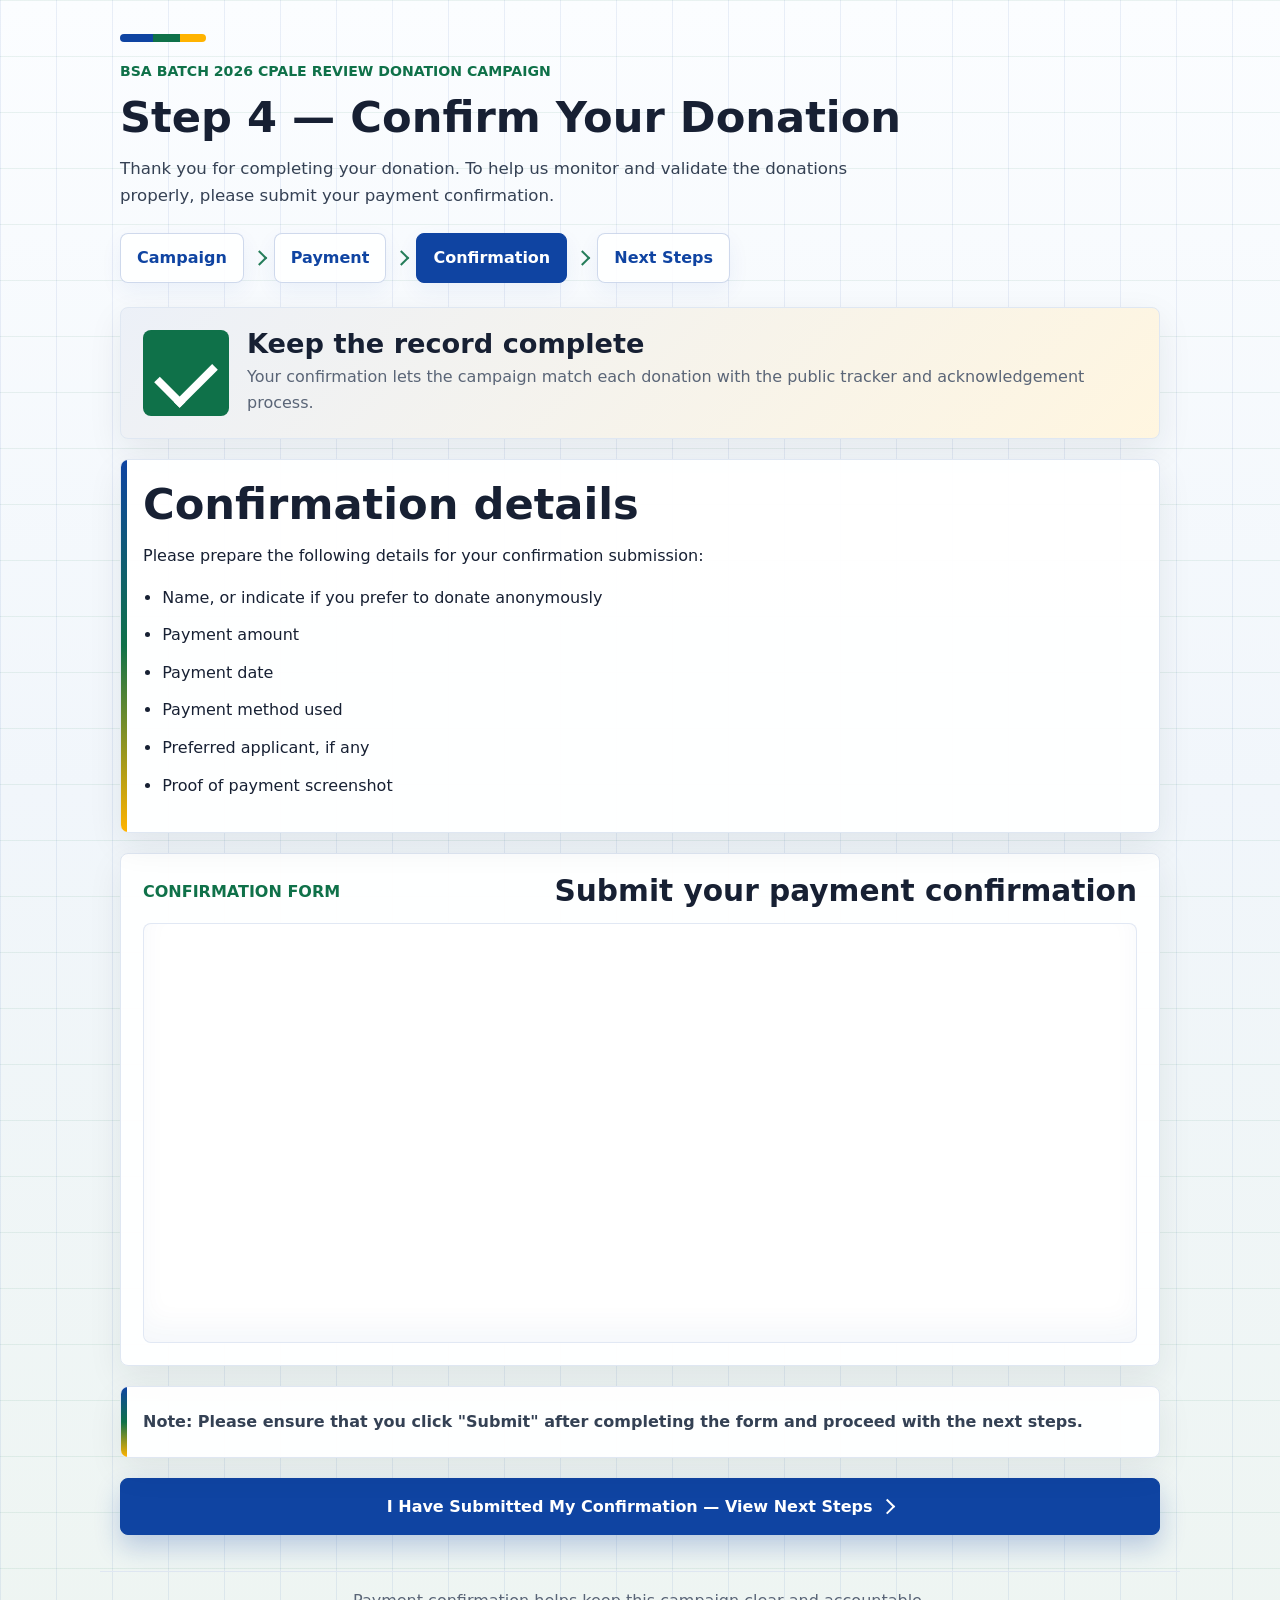
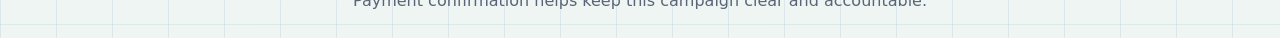
==== commit 7eece8f8: "Remove unnecessary line break from note in confirmation section" ====
--- a/confirmation.html
+++ b/confirmation.html
@@ -71,7 +71,7 @@
     </section>
     
     <section class="note-card">
-      <p><strong>Note: Please ensure that you click "Submit" after completing the form and proceed with the next steps.</strong></p><br/>
+      <p><strong>Note: Please ensure that you click "Submit" after completing the form and proceed with the next steps.</strong></p>
     </section>
 
     <div class="button-group">
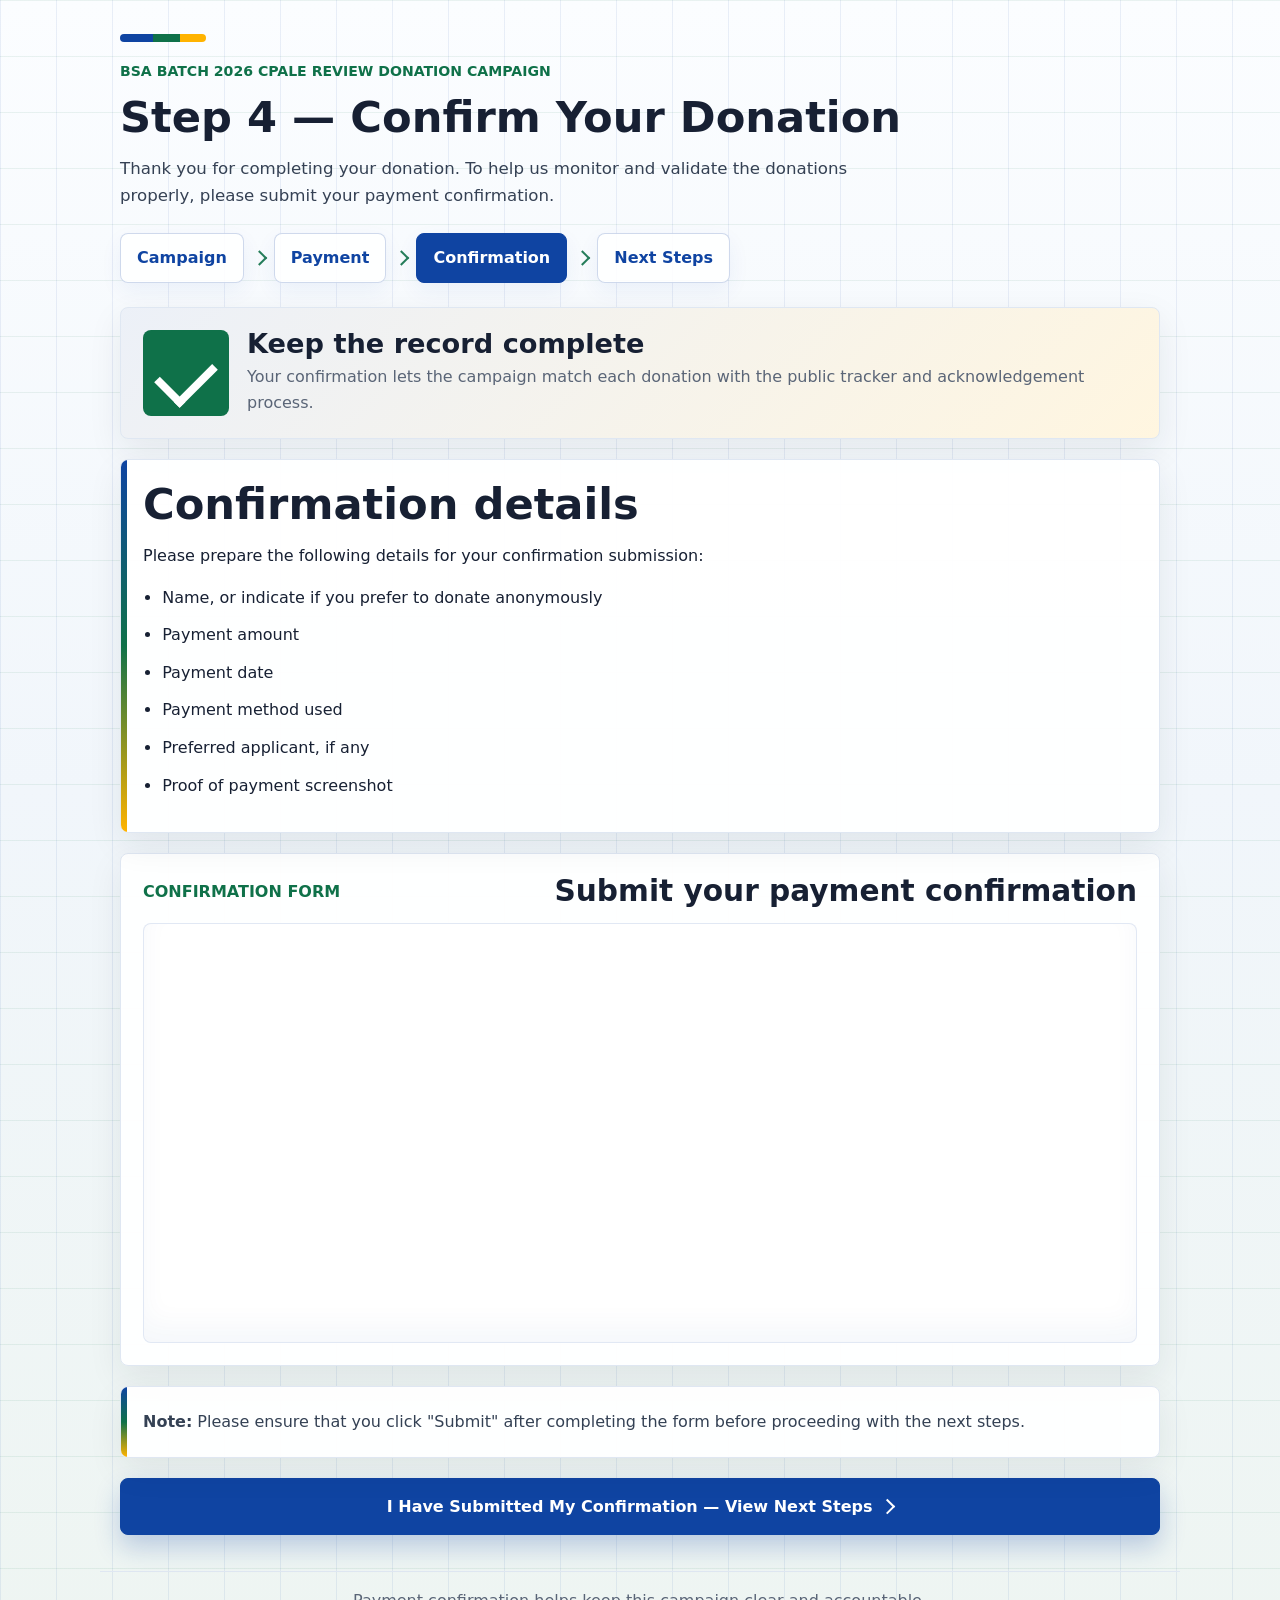
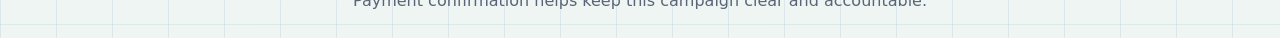
==== commit b9fa9999: "Update confirmation note for clarity on submission steps" ====
--- a/confirmation.html
+++ b/confirmation.html
@@ -71,7 +71,7 @@
     </section>
     
     <section class="note-card">
-      <p><strong>Note: Please ensure that you click "Submit" after completing the form and proceed with the next steps.</strong></p>
+      <p><strong>Note:</strong> Please ensure that you click "Submit" after completing the form before proceeding with the next steps.</p>
     </section>
 
     <div class="button-group">
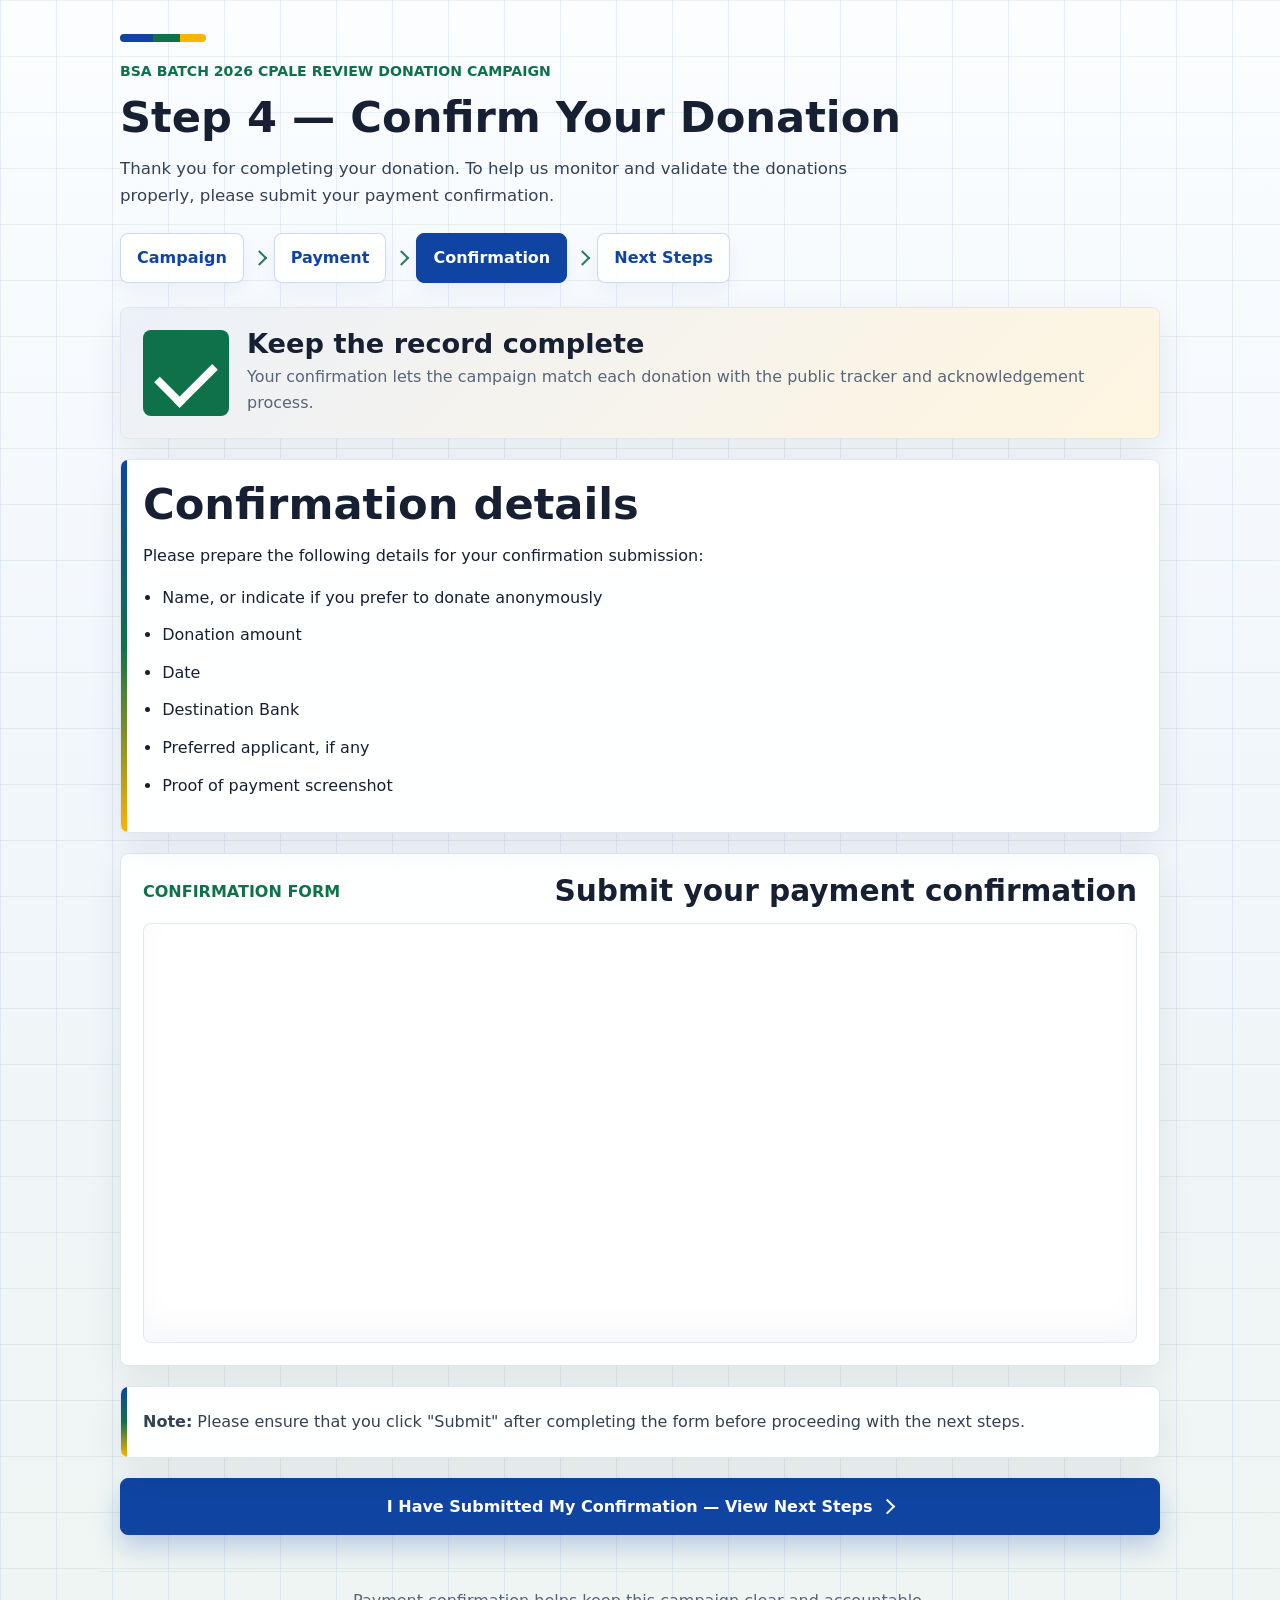
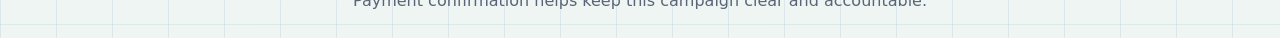
==== commit cdd088b6: "Update terminology in confirmation details for clarity" ====
--- a/confirmation.html
+++ b/confirmation.html
@@ -47,9 +47,9 @@
       <p>Please prepare the following details for your confirmation submission:</p>
       <ul>
         <li>Name, or indicate if you prefer to donate anonymously</li>
-        <li>Payment amount</li>
-        <li>Payment date</li>
-        <li>Payment method used</li>
+        <li>Donation amount</li>
+        <li>Date</li>
+        <li>Destination Bank</li>
         <li>Preferred applicant, if any</li>
         <li>Proof of payment screenshot</li>
       </ul>
